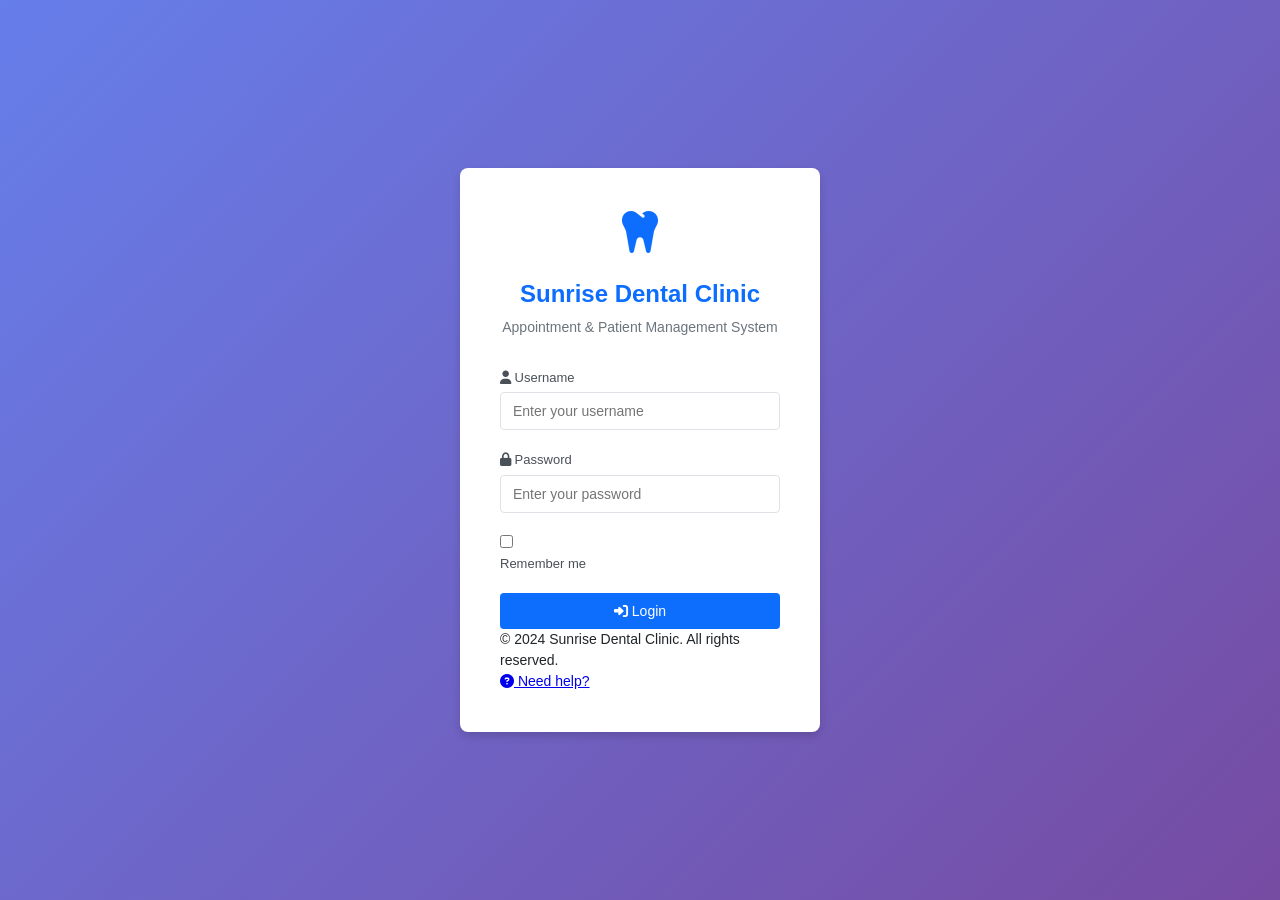
==== src/main/webapp/appointment-details.html @ 08a513c2 "UI refine continued - Breakdown complexity issues by introducing separate feature pages" ====
<!DOCTYPE html>
<html lang="en">
<head>
    <meta charset="UTF-8">
    <meta name="viewport" content="width=device-width, initial-scale=1.0">
    <title>Appointment Details - Sunrise Dental Clinic</title>
    <link rel="stylesheet" href="assets/css/style.css">
    <link rel="stylesheet" href="https://cdnjs.cloudflare.com/ajax/libs/font-awesome/6.4.0/css/all.min.css">
</head>
<body>
<div class="app-container">
    <aside class="sidebar">
        <div class="sidebar-header">
            <h2>Sunrise Dental</h2>
            <p>Clinic Management System</p>
        </div>
        <nav class="sidebar-nav">
            <ul id="sidebar-menu"></ul>
        </nav>
        <div class="sidebar-footer">
            <div class="user-info">
                <span class="user-name" id="sidebar-user-name">Loading...</span>
                <span class="user-role" id="sidebar-user-role"></span>
            </div>
            <button id="logout-button" class="btn btn-outline btn-block">
                <i class="fas fa-sign-out-alt"></i> Logout
            </button>
        </div>
    </aside>

    <main class="main-content">
        <div class="page-header">
            <button onclick="history.back()" class="btn btn-outline btn-sm">
                <i class="fas fa-arrow-left"></i> Back
            </button>
            <h1>Appointment Details</h1>
        </div>

        <div id="details-error" class="alert alert-error" style="display: none;"></div>
        <div id="details-success" class="alert alert-success" style="display: none;"></div>

        <div id="appointment-details-container">
            <div class="text-center">Loading...</div>
        </div>
    </main>
</div>

<script src="assets/js/api.js"></script>
<script src="assets/js/auth.js"></script>
<script src="assets/js/appointment-details.js"></script>
</body>
</html>
---- src/main/webapp/assets/css/style.css ----
/* Sunrise Dental Clinic - Modern Professional Theme */
:root {
    --primary: #0d6efd;
    --primary-dark: #0b5ed7;
    --secondary: #6c757d;
    --success: #198754;
    --danger: #dc3545;
    --warning: #ffc107;
    --info: #0dcaf0;
    --light: #f8f9fa;
    --dark: #212529;
    --sidebar-width: 250px;
    --header-height: 60px;
    --border-color: #dee2e6;
    --shadow: 0 2px 4px rgba(0,0,0,0.1);
    --shadow-lg: 0 4px 8px rgba(0,0,0,0.15);
}

* {
    margin: 0;
    padding: 0;
    box-sizing: border-box;
}

body {
    font-family: -apple-system, BlinkMacSystemFont, 'Segoe UI', Roboto, 'Helvetica Neue', Arial, sans-serif;
    font-size: 14px;
    line-height: 1.5;
    color: var(--dark);
    background-color: #f5f6fa;
}

/* Login Page */
.login-page {
    display: flex;
    justify-content: center;
    align-items: center;
    min-height: 100vh;
    background: linear-gradient(135deg, #667eea 0%, #764ba2 100%);
}

.login-container {
    width: 100%;
    max-width: 400px;
    padding: 20px;
}

.login-box {
    background: white;
    border-radius: 8px;
    padding: 40px;
    box-shadow: var(--shadow-lg);
}

.login-header {
    text-align: center;
    margin-bottom: 30px;
}

.login-header h1 {
    color: var(--primary);
    font-size: 24px;
    margin-bottom: 5px;
}

.login-header p {
    color: var(--secondary);
    font-size: 14px;
}

/* App Layout */
.app-container {
    display: flex;
    min-height: 100vh;
}

/* Sidebar */
.sidebar {
    width: var(--sidebar-width);
    background: var(--dark);
    color: white;
    position: fixed;
    height: 100vh;
    left: 0;
    top: 0;
    display: flex;
    flex-direction: column;
}

.sidebar-header {
    padding: 20px;
    border-bottom: 1px solid rgba(255,255,255,0.1);
}

.sidebar-header h2 {
    font-size: 18px;
    margin-bottom: 5px;
}

.sidebar-header p {
    font-size: 12px;
    color: #adb5bd;
}

.sidebar-nav {
    flex: 1;
    padding: 20px 0;
    overflow-y: auto;
}

.sidebar-nav ul {
    list-style: none;
}

.sidebar-nav li {
    margin-bottom: 5px;
}

.sidebar-nav a {
    display: flex;
    align-items: center;
    padding: 12px 20px;
    color: #adb5bd;
    text-decoration: none;
    transition: all 0.3s;
}

.sidebar-nav a:hover {
    background: rgba(255,255,255,0.1);
    color: white;
}

.sidebar-nav a.active {
    background: var(--primary);
    color: white;
}

.sidebar-nav .icon {
    margin-right: 10px;
    width: 20px;
    text-align: center;
}

.sidebar-footer {
    padding: 20px;
    border-top: 1px solid rgba(255,255,255,0.1);
}

.user-info {
    margin-bottom: 15px;
}

.user-name {
    font-weight: 600;
    display: block;
    margin-bottom: 3px;
}

.user-role {
    font-size: 12px;
    color: #adb5bd;
}

/* Main Content */
.main-content {
    margin-left: var(--sidebar-width);
    flex: 1;
    padding: 20px;
    min-height: 100vh;
}

.page-header {
    margin-bottom: 25px;
}

.page-header h1 {
    font-size: 24px;
    margin-bottom: 5px;
}

.page-header p {
    color: var(--secondary);
}

/* Cards */
.card {
    background: white;
    border-radius: 8px;
    padding: 20px;
    margin-bottom: 20px;
    box-shadow: var(--shadow);
}

.card-header {
    margin-bottom: 20px;
    padding-bottom: 15px;
    border-bottom: 1px solid var(--border-color);
}

.card-header h2 {
    font-size: 18px;
    margin-bottom: 5px;
}

.card-header p {
    font-size: 13px;
    color: var(--secondary);
}

/* Stats Grid */
.stats-grid {
    display: grid;
    grid-template-columns: repeat(auto-fit, minmax(200px, 1fr));
    gap: 15px;
    margin-bottom: 25px;
}

.stat-card {
    background: white;
    padding: 20px;
    border-radius: 8px;
    box-shadow: var(--shadow);
    border-left: 4px solid var(--primary);
}

.stat-card.success { border-left-color: var(--success); }
.stat-card.warning { border-left-color: var(--warning); }
.stat-card.danger { border-left-color: var(--danger); }
.stat-card.info { border-left-color: var(--info); }

.stat-card h3 {
    font-size: 24px;
    margin-bottom: 5px;
    color: var(--primary);
}

.stat-card p {
    font-size: 13px;
    color: var(--secondary);
}

/* Forms */
.form-group {
    margin-bottom: 20px;
}

.form-group label {
    display: block;
    margin-bottom: 5px;
    font-weight: 500;
    font-size: 13px;
    color: #495057;
}

.form-control {
    width: 100%;
    padding: 10px 12px;
    border: 1px solid var(--border-color);
    border-radius: 4px;
    font-size: 14px;
    transition: border-color 0.3s, box-shadow 0.3s;
}

.form-control:focus {
    outline: none;
    border-color: var(--primary);
    box-shadow: 0 0 0 3px rgba(13, 110, 253, 0.1);
}

.form-row {
    display: flex;
    gap: 15px;
    margin-bottom: 20px;
}

.form-row .form-group {
    flex: 1;
    margin-bottom: 0;
}

/* Buttons */
.btn {
    display: inline-flex;
    align-items: center;
    padding: 10px 20px;
    border: none;
    border-radius: 4px;
    cursor: pointer;
    font-size: 14px;
    font-weight: 500;
    text-decoration: none;
    transition: all 0.3s;
    gap: 8px;
}

.btn-primary {
    background: var(--primary);
    color: white;
}

.btn-primary:hover {
    background: var(--primary-dark);
    box-shadow: 0 2px 4px rgba(13, 110, 253, 0.3);
}

.btn-secondary {
    background: var(--secondary);
    color: white;
}

.btn-success {
    background: var(--success);
    color: white;
}

.btn-danger {
    background: var(--danger);
    color: white;
}

.btn-outline {
    background: transparent;
    border: 1px solid var(--border-color);
    color: var(--dark);
}

.btn-sm {
    padding: 6px 12px;
    font-size: 12px;
}

.btn-block {
    width: 100%;
    justify-content: center;
}

/* Tables */
.table-responsive {
    overflow-x: auto;
}

.table {
    width: 100%;
    border-collapse: collapse;
}

.table th {
    background: #f8f9fa;
    padding: 12px;
    text-align: left;
    font-weight: 600;
    font-size: 13px;
    color: #495057;
    border-bottom: 2px solid var(--border-color);
}

.table td {
    padding: 12px;
    border-bottom: 1px solid var(--border-color);
    font-size: 14px;
}

.table tbody tr:hover {
    background: #f8f9fa;
}

/* Alerts */
.alert {
    padding: 12px 15px;
    border-radius: 4px;
    margin-bottom: 15px;
    font-size: 14px;
}

.alert-success {
    background: #d1e7dd;
    color: #0f5132;
    border: 1px solid #badbcc;
}

.alert-error {
    background: #f8d7da;
    color: #842029;
    border: 1px solid #f5c2c7;
}

.alert-warning {
    background: #fff3cd;
    color: #664d03;
    border: 1px solid #ffecb5;
}

/* Tabs */
.tabs {
    display: flex;
    gap: 0;
    margin-bottom: 20px;
    border-bottom: 2px solid var(--border-color);
}

.tab-btn {
    padding: 10px 20px;
    background: none;
    border: none;
    cursor: pointer;
    font-size: 14px;
    font-weight: 500;
    color: var(--secondary);
    border-bottom: 2px solid transparent;
    margin-bottom: -2px;
    transition: all 0.3s;
}

.tab-btn.active {
    color: var(--primary);
    border-bottom-color: var(--primary);
}

.tab-content {
    display: none;
}

.tab-content.active {
    display: block;
}

/* Badges */
.status-badge {
    padding: 4px 8px;
    border-radius: 4px;
    font-size: 12px;
    font-weight: 500;
}

.status-scheduled { background: #cfe2ff; color: #084298; }
.status-completed { background: #d1e7dd; color: #0f5132; }
.status-cancelled { background: #f8d7da; color: #842029; }
.status-no_show { background: #fff3cd; color: #664d03; }

/* Search Box */
.search-box {
    display: flex;
    gap: 10px;
    margin-bottom: 20px;
}

.search-box .form-control {
    flex: 1;
}

/* Modal */
.modal {
    display: none;
    position: fixed;
    z-index: 1000;
    left: 0;
    top: 0;
    width: 100%;
    height: 100%;
    background: rgba(0,0,0,0.5);
}

.modal-content {
    background: white;
    margin: 5% auto;
    padding: 30px;
    border-radius: 8px;
    width: 90%;
    max-width: 500px;
    box-shadow: var(--shadow-lg);
}

.modal-header {
    margin-bottom: 20px;
}

.modal-header h2 {
    font-size: 20px;
    margin-bottom: 5px;
}

.modal-close {
    float: right;
    cursor: pointer;
    font-size: 24px;
    color: var(--secondary);
}

/* Login Logo */
.login-logo {
    margin-bottom: 20px;
}

.login-logo i {
    display: inline-block;
}

/* Spinner */
.spinner {
    display: inline-flex;
    align-items: center;
    gap: 8px;
}

/* Chart Containers */
.chart-container {
    margin-bottom: 30px;
    padding: 20px;
    background: #f8f9fa;
    border-radius: 8px;
}

/* Status Bar Charts */
.status-chart {
    display: flex;
    flex-direction: column;
    gap: 15px;
}

.status-bar {
    margin-bottom: 10px;
}

.status-label {
    display: flex;
    justify-content: space-between;
    margin-bottom: 5px;
    font-size: 13px;
    color: #495057;
}

.progress-bar {
    height: 8px;
    background: #e9ecef;
    border-radius: 4px;
    overflow: hidden;
}

.progress-fill {
    height: 100%;
    background: #0d6efd;
    border-radius: 4px;
    transition: width 0.3s;
}

/* Dentist Chart */
.dentist-chart {
    display: flex;
    flex-direction: column;
    gap: 15px;
}

.dentist-bar {
    margin-bottom: 10px;
}

.dentist-label {
    display: flex;
    justify-content: space-between;
    margin-bottom: 5px;
    font-size: 13px;
    color: #495057;
}

/* Bill Preview */
.bill-preview {
    background: #fafafa;
    border: 1px solid #dee2e6;
    border-radius: 8px;
    padding: 30px;
    margin-top: 20px;
}

.bill-header {
    text-align: center;
    margin-bottom: 20px;
    padding-bottom: 20px;
    border-bottom: 2px solid #0d6efd;
}

.bill-header h2 {
    color: #0d6efd;
    margin-bottom: 10px;
}

.bill-header p {
    color: #6c757d;
    font-size: 14px;
    margin: 3px 0;
}

.bill-total {
    text-align: right;
    margin: 20px 0;
    padding: 15px;
    background: #e7f1ff;
    border-radius: 8px;
}

.bill-total h3 {
    color: #0d6efd;
    font-size: 20px;
}

.bill-actions {
    display: flex;
    gap: 10px;
    justify-content: flex-end;
    margin-top: 20px;
}

.payment-section {
    margin-top: 20px;
    padding: 20px;
    background: #f0f9ff;
    border-radius: 8px;
    border: 1px solid #bae6fd;
}

/* Quick Actions */
.action-grid {
    display: grid;
    grid-template-columns: repeat(auto-fit, minmax(250px, 1fr));
    gap: 20px;
}

.action-card {
    display: block;
    background: #f8f9fa;
    padding: 25px;
    border-radius: 8px;
    text-decoration: none;
    color: #212529;
    border: 1px solid #dee2e6;
    transition: all 0.3s;
}

.action-card:hover {
    transform: translateY(-3px);
    box-shadow: 0 4px 8px rgba(0,0,0,0.1);
    border-color: #0d6efd;
}

.action-icon {
    font-size: 32px;
    color: #0d6efd;
    margin-bottom: 15px;
}

.action-card h3 {
    color: #0d6efd;
    margin-bottom: 10px;
}

.action-card p {
    color: #6c757d;
    font-size: 13px;
}

/* Help Topics */
.help-topics {
    display: grid;
    gap: 20px;
}

.help-steps {
    padding-left: 25px;
    color: #495057;
}

.help-steps li {
    margin-bottom: 10px;
}

.help-steps ul {
    margin-top: 5px;
    padding-left: 20px;
}

/* Error Page */
.error-container {
    display: flex;
    justify-content: center;
    align-items: center;
    min-height: 100vh;
    background: #f5f6fa;
}

.error-box {
    text-align: center;
    padding: 40px;
    background: white;
    border-radius: 8px;
    box-shadow: 0 4px 8px rgba(0,0,0,0.15);
    max-width: 500px;
}

.error-icon {
    margin-bottom: 20px;
}

.error-actions {
    display: flex;
    gap: 10px;
    justify-content: center;
    margin-top: 20px;
}

.error-actions .btn {
    text-decoration: none;
}

/* Payment Status Banner */
.payment-banner {
    padding: 15px;
    border-radius: 8px;
    margin-bottom: 20px;
    font-size: 16px;
    display: flex;
    align-items: center;
    gap: 10px;
}

.payment-banner-paid {
    background: #d1e7dd;
    color: #0f5132;
    border: 1px solid #badbcc;
}

.payment-banner-pending {
    background: #fff3cd;
    color: #664d03;
    border: 1px solid #ffecb5;
}

.payment-banner-partial {
    background: #cff4fc;
    color: #055160;
    border: 1px solid #b6effb;
}

.payment-banner i {
    font-size: 24px;
}
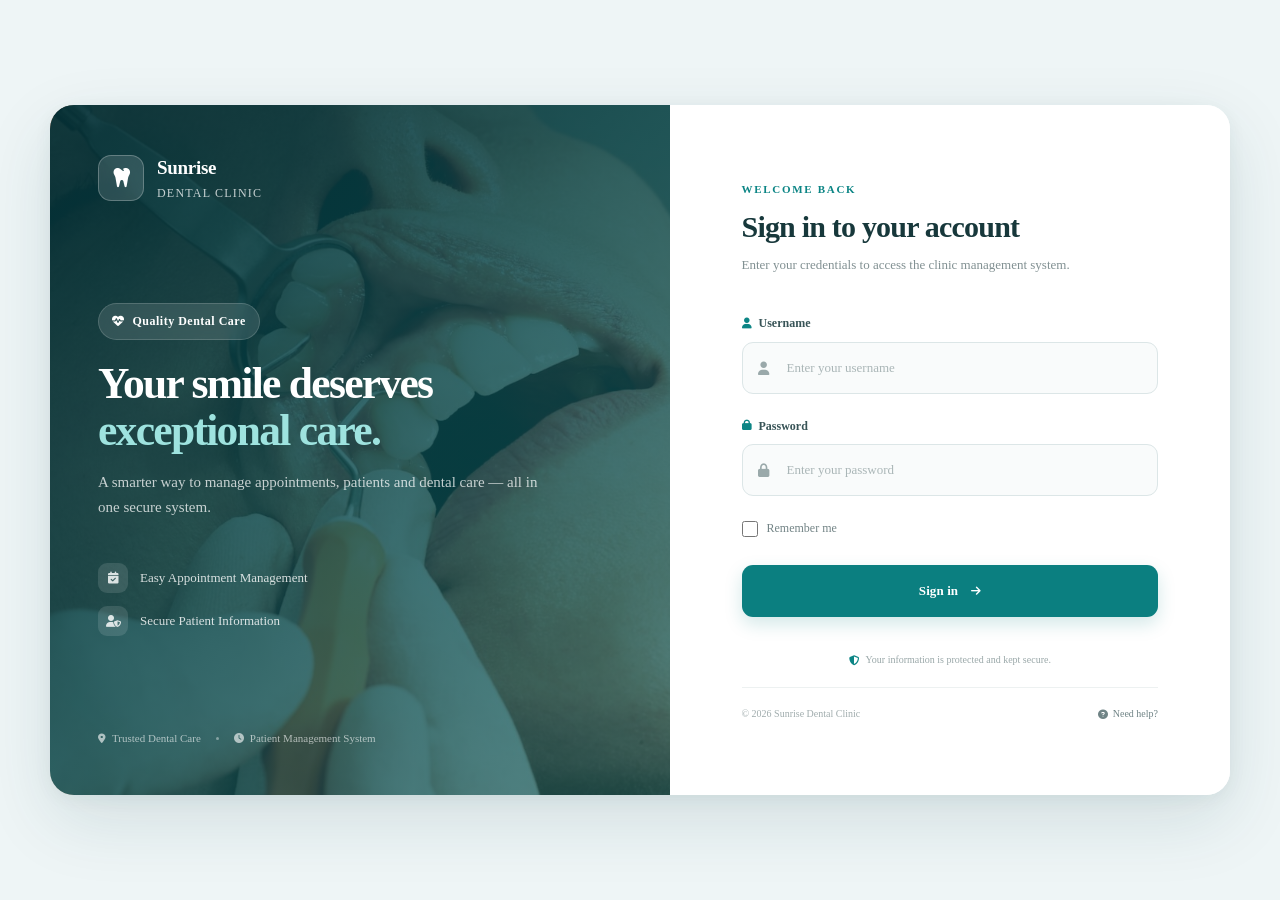
==== commit 61728f45: "Minor bug fixes and UI enhancement" ====
--- a/src/main/webapp/appointment-details.html
+++ b/src/main/webapp/appointment-details.html
@@ -5,7 +5,7 @@
     <meta name="viewport" content="width=device-width, initial-scale=1.0">
     <title>Appointment Details - Sunrise Dental Clinic</title>
     <link rel="stylesheet" href="assets/css/style.css">
-    <link rel="stylesheet" href="https://cdnjs.cloudflare.com/ajax/libs/font-awesome/6.4.0/css/all.min.css">
+    <link rel="stylesheet" href="assets/vendor/fontawesome/css/all.min.css">
 </head>
 <body>
 <div class="app-container">
--- a/src/main/webapp/assets/css/style.css
+++ b/src/main/webapp/assets/css/style.css
@@ -1,19 +1,57 @@
-/* Sunrise Dental Clinic - Modern Professional Theme */
+/* =========================================================
+   SUNRISE DENTAL CLINIC — SHARED APPLICATION THEME
+   Visual refresh only — every selector below matches an
+   existing class/id already used in the HTML/JS. No class
+   names were added, removed, or renamed.
+   ========================================================= */
+
 :root {
-    --primary: #0d6efd;
-    --primary-dark: #0b5ed7;
-    --secondary: #6c757d;
-    --success: #198754;
-    --danger: #dc3545;
-    --warning: #ffc107;
-    --info: #0dcaf0;
-    --light: #f8f9fa;
-    --dark: #212529;
-    --sidebar-width: 250px;
+    /* Brand (matched to login.css) */
+    --primary: #0c8585;
+    --primary-hover: #0a6f6f;
+    --primary-dark: #17383b;
+    --primary-darker: #0d2b2d;
+    --primary-tint: #e7f5f5;
+    --primary-tint-strong: #d5edec;
+    --accent: #9ee3df;
+
+    /* Semantic colors */
+    --secondary: #5c7376;
+    --secondary-hover: #4a5e60;
+    --success: #1a8a5f;
+    --success-tint: #e4f6ef;
+    --danger: #d64550;
+    --danger-tint: #fcebec;
+    --warning: #b8790a;
+    --warning-tint: #fdf3de;
+    --info: #1590b0;
+    --info-tint: #e6f5fa;
+
+    /* Neutrals */
+    --light: #f7fafa;
+    --dark: #1c3335;
+    --surface: #ffffff;
+    --bg: #eef3f4;
+    --border-color: #dfe8e9;
+    --border-color-soft: #ecf2f2;
+    --text-muted: #6f8385;
+    --text-faint: #9aabac;
+
+    /* Layout */
+    --sidebar-width: 264px;
     --header-height: 60px;
-    --border-color: #dee2e6;
-    --shadow: 0 2px 4px rgba(0,0,0,0.1);
-    --shadow-lg: 0 4px 8px rgba(0,0,0,0.15);
+
+    /* Radii */
+    --radius-sm: 8px;
+    --radius: 12px;
+    --radius-lg: 18px;
+
+    /* Shadows */
+    --shadow-sm: 0 1px 2px rgba(19, 46, 49, 0.06);
+    --shadow: 0 8px 24px rgba(19, 46, 49, 0.08);
+    --shadow-lg: 0 20px 48px rgba(19, 46, 49, 0.14);
+
+    --transition: 0.2s ease;
 }
 
 * {
@@ -25,59 +63,31 @@
 body {
     font-family: -apple-system, BlinkMacSystemFont, 'Segoe UI', Roboto, 'Helvetica Neue', Arial, sans-serif;
     font-size: 14px;
-    line-height: 1.5;
+    line-height: 1.55;
     color: var(--dark);
-    background-color: #f5f6fa;
-}
-
-/* Login Page */
-.login-page {
-    display: flex;
-    justify-content: center;
-    align-items: center;
+    background-color: var(--bg);
+}
+
+h1, h2, h3 {
+    color: var(--primary-dark);
+}
+
+/* =========================================================
+   APP LAYOUT
+   ========================================================= */
+
+.app-container {
+    display: flex;
     min-height: 100vh;
-    background: linear-gradient(135deg, #667eea 0%, #764ba2 100%);
-}
-
-.login-container {
-    width: 100%;
-    max-width: 400px;
-    padding: 20px;
-}
-
-.login-box {
-    background: white;
-    border-radius: 8px;
-    padding: 40px;
-    box-shadow: var(--shadow-lg);
-}
-
-.login-header {
-    text-align: center;
-    margin-bottom: 30px;
-}
-
-.login-header h1 {
-    color: var(--primary);
-    font-size: 24px;
-    margin-bottom: 5px;
-}
-
-.login-header p {
-    color: var(--secondary);
-    font-size: 14px;
-}
-
-/* App Layout */
-.app-container {
-    display: flex;
-    min-height: 100vh;
-}
-
-/* Sidebar */
+}
+
+/* =========================================================
+   SIDEBAR
+   ========================================================= */
+
 .sidebar {
     width: var(--sidebar-width);
-    background: var(--dark);
+    background: linear-gradient(190deg, #0c2f31 0%, #113f42 55%, #0f4547 100%);
     color: white;
     position: fixed;
     height: 100vh;
@@ -85,27 +95,54 @@
     top: 0;
     display: flex;
     flex-direction: column;
+    box-shadow: 4px 0 24px rgba(9, 30, 32, 0.18);
+    z-index: 10;
 }
 
 .sidebar-header {
-    padding: 20px;
-    border-bottom: 1px solid rgba(255,255,255,0.1);
+    position: relative;
+    padding: 26px 22px 22px;
+    border-bottom: 1px solid rgba(255, 255, 255, 0.1);
+}
+
+.sidebar-header::before {
+    content: "\f5c9";
+    font-family: "Font Awesome 7 Free";
+    font-weight: 900;
+    display: inline-flex;
+    align-items: center;
+    justify-content: center;
+    width: 38px;
+    height: 38px;
+    margin-bottom: 12px;
+    border-radius: 11px;
+    background: rgba(255, 255, 255, 0.12);
+    border: 1px solid rgba(255, 255, 255, 0.16);
+    font-size: 17px;
+    color: var(--accent);
 }
 
 .sidebar-header h2 {
-    font-size: 18px;
-    margin-bottom: 5px;
+    font-size: 17px;
+    font-weight: 700;
+    letter-spacing: -0.2px;
+    color: #ffffff;
+    margin-bottom: 4px;
 }
 
 .sidebar-header p {
-    font-size: 12px;
-    color: #adb5bd;
+    font-size: 11.5px;
+    font-weight: 500;
+    letter-spacing: 0.3px;
+    color: rgba(255, 255, 255, 0.55);
+    text-transform: uppercase;
 }
 
 .sidebar-nav {
     flex: 1;
-    padding: 20px 0;
+    padding: 18px 14px;
     overflow-y: auto;
+    scrollbar-width: thin;
 }
 
 .sidebar-nav ul {
@@ -113,163 +150,276 @@
 }
 
 .sidebar-nav li {
-    margin-bottom: 5px;
+    margin-bottom: 4px;
 }
 
 .sidebar-nav a {
     display: flex;
     align-items: center;
-    padding: 12px 20px;
-    color: #adb5bd;
+    padding: 11px 14px;
+    border-radius: 10px;
+    color: rgba(255, 255, 255, 0.68);
     text-decoration: none;
-    transition: all 0.3s;
+    font-size: 13.5px;
+    font-weight: 500;
+    transition: background var(--transition), color var(--transition);
 }
 
 .sidebar-nav a:hover {
-    background: rgba(255,255,255,0.1);
-    color: white;
+    background: rgba(255, 255, 255, 0.08);
+    color: #ffffff;
 }
 
 .sidebar-nav a.active {
-    background: var(--primary);
-    color: white;
+    background: rgba(158, 227, 223, 0.14);
+    color: #ffffff;
+    box-shadow: inset 3px 0 0 var(--accent);
+}
+
+.sidebar-nav a.active .icon {
+    background: var(--accent);
+    color: var(--primary-darker);
 }
 
 .sidebar-nav .icon {
-    margin-right: 10px;
-    width: 20px;
-    text-align: center;
+    margin-right: 12px;
+    width: 28px;
+    height: 28px;
+    flex-shrink: 0;
+    display: inline-flex;
+    align-items: center;
+    justify-content: center;
+    border-radius: 8px;
+    background: rgba(255, 255, 255, 0.08);
+    font-size: 12px;
+    transition: background var(--transition), color var(--transition);
 }
 
 .sidebar-footer {
-    padding: 20px;
-    border-top: 1px solid rgba(255,255,255,0.1);
+    padding: 18px 20px 22px;
+    border-top: 1px solid rgba(255, 255, 255, 0.1);
 }
 
 .user-info {
-    margin-bottom: 15px;
+    margin-bottom: 14px;
+    padding: 12px 14px;
+    border-radius: var(--radius-sm);
+    background: rgba(255, 255, 255, 0.06);
+    border: 1px solid rgba(255, 255, 255, 0.08);
 }
 
 .user-name {
     font-weight: 600;
+    font-size: 13px;
     display: block;
     margin-bottom: 3px;
+    color: #ffffff;
 }
 
 .user-role {
-    font-size: 12px;
-    color: #adb5bd;
-}
-
-/* Main Content */
+    font-size: 11px;
+    font-weight: 600;
+    letter-spacing: 0.4px;
+    text-transform: uppercase;
+    color: var(--accent);
+}
+
+/* =========================================================
+   MAIN CONTENT
+   ========================================================= */
+
 .main-content {
     margin-left: var(--sidebar-width);
     flex: 1;
-    padding: 20px;
+    padding: 30px 36px 50px;
     min-height: 100vh;
+    max-width: 1560px;
 }
 
 .page-header {
-    margin-bottom: 25px;
+    margin-bottom: 28px;
+    display: flex;
+    flex-direction: column;
+    gap: 4px;
 }
 
 .page-header h1 {
-    font-size: 24px;
-    margin-bottom: 5px;
+    font-size: 25px;
+    font-weight: 700;
+    letter-spacing: -0.4px;
+    margin-bottom: 2px;
 }
 
 .page-header p {
-    color: var(--secondary);
-}
-
-/* Cards */
+    color: var(--text-muted);
+    font-size: 13.5px;
+}
+
+/* Back button used inline on detail pages sits above the h1 */
+.page-header .btn {
+    align-self: flex-start;
+    margin-bottom: 6px;
+}
+
+/* =========================================================
+   CARDS
+   ========================================================= */
+
 .card {
-    background: white;
-    border-radius: 8px;
-    padding: 20px;
-    margin-bottom: 20px;
+    background: var(--surface);
+    border-radius: var(--radius-lg);
+    padding: 26px 28px;
+    margin-bottom: 22px;
+    border: 1px solid var(--border-color-soft);
     box-shadow: var(--shadow);
 }
 
 .card-header {
-    margin-bottom: 20px;
-    padding-bottom: 15px;
-    border-bottom: 1px solid var(--border-color);
+    margin-bottom: 22px;
+    padding-bottom: 16px;
+    border-bottom: 1px solid var(--border-color-soft);
 }
 
 .card-header h2 {
-    font-size: 18px;
-    margin-bottom: 5px;
+    font-size: 17px;
+    font-weight: 700;
+    letter-spacing: -0.2px;
+    margin-bottom: 4px;
 }
 
 .card-header p {
-    font-size: 13px;
-    color: var(--secondary);
-}
-
-/* Stats Grid */
+    font-size: 12.5px;
+    color: var(--text-muted);
+}
+
+/* =========================================================
+   STATS GRID
+   ========================================================= */
+
 .stats-grid {
     display: grid;
-    grid-template-columns: repeat(auto-fit, minmax(200px, 1fr));
-    gap: 15px;
-    margin-bottom: 25px;
+    grid-template-columns: repeat(auto-fit, minmax(215px, 1fr));
+    gap: 18px;
+    margin-bottom: 26px;
 }
 
 .stat-card {
-    background: white;
-    padding: 20px;
+    background: var(--surface);
+    padding: 22px 22px 20px;
+    border-radius: var(--radius-lg);
+    border: 1px solid var(--border-color-soft);
+    box-shadow: var(--shadow);
+    border-top: 3px solid var(--primary);
+    transition: transform var(--transition), box-shadow var(--transition);
+}
+
+.stat-card:hover {
+    transform: translateY(-2px);
+    box-shadow: var(--shadow-lg);
+}
+
+.stat-card.success { border-top-color: var(--success); }
+.stat-card.warning { border-top-color: var(--warning); }
+.stat-card.danger  { border-top-color: var(--danger); }
+.stat-card.info    { border-top-color: var(--info); }
+
+.stat-card h3 {
+    font-size: 26px;
+    font-weight: 700;
+    letter-spacing: -0.5px;
+    margin-bottom: 10px;
+    color: var(--primary-dark);
+}
+
+.stat-card p {
+    display: flex;
+    align-items: center;
+    gap: 9px;
+    font-size: 12.5px;
+    font-weight: 600;
+    color: var(--text-muted);
+}
+
+.stat-card p i {
+    display: inline-flex;
+    align-items: center;
+    justify-content: center;
+    width: 26px;
+    height: 26px;
     border-radius: 8px;
-    box-shadow: var(--shadow);
-    border-left: 4px solid var(--primary);
-}
-
-.stat-card.success { border-left-color: var(--success); }
-.stat-card.warning { border-left-color: var(--warning); }
-.stat-card.danger { border-left-color: var(--danger); }
-.stat-card.info { border-left-color: var(--info); }
-
-.stat-card h3 {
-    font-size: 24px;
-    margin-bottom: 5px;
+    background: var(--primary-tint);
     color: var(--primary);
-}
-
-.stat-card p {
-    font-size: 13px;
-    color: var(--secondary);
-}
-
-/* Forms */
+    font-size: 11px;
+}
+
+.stat-card.success p i { background: var(--success-tint); color: var(--success); }
+.stat-card.warning p i { background: var(--warning-tint); color: var(--warning); }
+.stat-card.danger  p i { background: var(--danger-tint);  color: var(--danger); }
+.stat-card.info    p i { background: var(--info-tint);    color: var(--info); }
+
+/* =========================================================
+   FORMS
+   ========================================================= */
+
 .form-group {
     margin-bottom: 20px;
 }
 
 .form-group label {
     display: block;
-    margin-bottom: 5px;
-    font-weight: 500;
-    font-size: 13px;
-    color: #495057;
+    margin-bottom: 7px;
+    font-weight: 600;
+    font-size: 12.5px;
+    color: var(--primary-dark);
 }
 
 .form-control {
     width: 100%;
-    padding: 10px 12px;
+    padding: 11px 14px;
     border: 1px solid var(--border-color);
-    border-radius: 4px;
-    font-size: 14px;
-    transition: border-color 0.3s, box-shadow 0.3s;
+    border-radius: 10px;
+    background: #fbfdfd;
+    font-family: inherit;
+    font-size: 13.5px;
+    color: var(--dark);
+    transition: border-color var(--transition), box-shadow var(--transition), background var(--transition);
+}
+
+.form-control:hover {
+    border-color: #c7d7d8;
+}
+
+.form-control::placeholder {
+    color: var(--text-faint);
 }
 
 .form-control:focus {
     outline: none;
     border-color: var(--primary);
-    box-shadow: 0 0 0 3px rgba(13, 110, 253, 0.1);
+    background: var(--surface);
+    box-shadow: 0 0 0 4px rgba(12, 133, 133, 0.1);
+}
+
+.form-control.is-invalid {
+    border-color: var(--danger);
+    background: var(--danger-tint);
+}
+
+.form-control.is-invalid:focus {
+    box-shadow: 0 0 0 4px rgba(214, 69, 80, 0.12);
+}
+
+.field-error {
+    display: block;
+    margin-top: 6px;
+    color: var(--danger);
+    font-size: 12px;
+    font-weight: 500;
 }
 
 .form-row {
     display: flex;
-    gap: 15px;
+    gap: 18px;
     margin-bottom: 20px;
 }
 
@@ -278,54 +428,109 @@
     margin-bottom: 0;
 }
 
-/* Buttons */
+/* =========================================================
+   BUTTONS
+   ========================================================= */
+
 .btn {
     display: inline-flex;
     align-items: center;
+    justify-content: center;
     padding: 10px 20px;
     border: none;
-    border-radius: 4px;
+    border-radius: 10px;
     cursor: pointer;
-    font-size: 14px;
-    font-weight: 500;
+    font-family: inherit;
+    font-size: 13px;
+    font-weight: 600;
+    letter-spacing: 0.1px;
     text-decoration: none;
-    transition: all 0.3s;
+    transition: background var(--transition), box-shadow var(--transition), transform var(--transition), color var(--transition), border-color var(--transition);
     gap: 8px;
+    white-space: nowrap;
+}
+
+.btn:active {
+    transform: translateY(1px);
 }
 
 .btn-primary {
     background: var(--primary);
-    color: white;
+    color: #ffffff;
+    box-shadow: 0 4px 12px rgba(12, 133, 133, 0.22);
 }
 
 .btn-primary:hover {
-    background: var(--primary-dark);
-    box-shadow: 0 2px 4px rgba(13, 110, 253, 0.3);
+    background: var(--primary-hover);
+    box-shadow: 0 6px 16px rgba(12, 133, 133, 0.28);
 }
 
 .btn-secondary {
     background: var(--secondary);
-    color: white;
+    color: #ffffff;
+}
+
+.btn-secondary:hover {
+    background: var(--secondary-hover);
 }
 
 .btn-success {
     background: var(--success);
-    color: white;
+    color: #ffffff;
+}
+
+.btn-success:hover {
+    background: #146e4a;
 }
 
 .btn-danger {
     background: var(--danger);
-    color: white;
+    color: #ffffff;
+}
+
+.btn-danger:hover {
+    background: #bd3740;
 }
 
 .btn-outline {
     background: transparent;
+    border: 1px solid rgba(255, 255, 255, 0.35);
+    color: var(--dark);
+}
+
+.btn-outline:hover {
+    background: rgba(255, 255, 255, 0.08);
+}
+
+/* Outline button sits on the dark sidebar footer in this app,
+   so it needs to read clearly against that background. */
+.sidebar-footer .btn-outline {
+    border-color: rgba(255, 255, 255, 0.22);
+    color: #ffffff;
+}
+
+.sidebar-footer .btn-outline:hover {
+    background: rgba(255, 255, 255, 0.12);
+    border-color: rgba(255, 255, 255, 0.35);
+}
+
+/* Outline button used on light backgrounds (e.g. page-header back button) */
+.page-header .btn-outline,
+.error-actions .btn-outline {
     border: 1px solid var(--border-color);
-    color: var(--dark);
+    color: var(--text-muted);
+    background: var(--surface);
+}
+
+.page-header .btn-outline:hover,
+.error-actions .btn-outline:hover {
+    border-color: var(--primary);
+    color: var(--primary);
+    background: var(--primary-tint);
 }
 
 .btn-sm {
-    padding: 6px 12px;
+    padding: 7px 14px;
     font-size: 12px;
 }
 
@@ -334,9 +539,14 @@
     justify-content: center;
 }
 
-/* Tables */
+/* =========================================================
+   TABLES
+   ========================================================= */
+
 .table-responsive {
     overflow-x: auto;
+    border: 1px solid var(--border-color-soft);
+    border-radius: var(--radius);
 }
 
 .table {
@@ -345,75 +555,127 @@
 }
 
 .table th {
-    background: #f8f9fa;
-    padding: 12px;
+    background: var(--light);
+    padding: 13px 16px;
     text-align: left;
-    font-weight: 600;
+    font-weight: 700;
+    font-size: 11.5px;
+    letter-spacing: 0.4px;
+    text-transform: uppercase;
+    color: var(--text-muted);
+    border-bottom: 1px solid var(--border-color);
+    white-space: nowrap;
+}
+
+.table td {
+    padding: 13px 16px;
+    border-bottom: 1px solid var(--border-color-soft);
+    font-size: 13.5px;
+    color: var(--dark);
+}
+
+.table tbody tr:last-child td {
+    border-bottom: none;
+}
+
+.table tbody tr:hover {
+    background: var(--primary-tint);
+}
+
+/* =========================================================
+   ALERTS
+   ========================================================= */
+
+.alert {
+    display: flex;
+    align-items: flex-start;
+    gap: 10px;
+    padding: 13px 16px;
+    border-radius: var(--radius-sm);
+    margin-bottom: 16px;
     font-size: 13px;
-    color: #495057;
-    border-bottom: 2px solid var(--border-color);
-}
-
-.table td {
-    padding: 12px;
-    border-bottom: 1px solid var(--border-color);
+    font-weight: 500;
+    border: 1px solid transparent;
+}
+
+.alert::before {
+    font-family: "Font Awesome 7 Free";
+    font-weight: 900;
     font-size: 14px;
-}
-
-.table tbody tr:hover {
-    background: #f8f9fa;
-}
-
-/* Alerts */
-.alert {
-    padding: 12px 15px;
-    border-radius: 4px;
-    margin-bottom: 15px;
-    font-size: 14px;
+    line-height: 1.4;
+    flex-shrink: 0;
 }
 
 .alert-success {
-    background: #d1e7dd;
-    color: #0f5132;
-    border: 1px solid #badbcc;
+    background: var(--success-tint);
+    color: #0f5f42;
+    border-color: rgba(26, 138, 95, 0.22);
+}
+
+.alert-success::before {
+    content: "\f058";
+    color: var(--success);
 }
 
 .alert-error {
-    background: #f8d7da;
-    color: #842029;
-    border: 1px solid #f5c2c7;
+    background: var(--danger-tint);
+    color: #8f2831;
+    border-color: rgba(214, 69, 80, 0.22);
+}
+
+.alert-error::before {
+    content: "\f06a";
+    color: var(--danger);
 }
 
 .alert-warning {
-    background: #fff3cd;
-    color: #664d03;
-    border: 1px solid #ffecb5;
-}
-
-/* Tabs */
+    background: var(--warning-tint);
+    color: #7a520a;
+    border-color: rgba(184, 121, 10, 0.24);
+}
+
+.alert-warning::before {
+    content: "\f071";
+    color: var(--warning);
+}
+
+/* =========================================================
+   TABS
+   ========================================================= */
+
 .tabs {
     display: flex;
-    gap: 0;
-    margin-bottom: 20px;
-    border-bottom: 2px solid var(--border-color);
+    gap: 6px;
+    margin-bottom: 22px;
+    padding: 6px;
+    background: var(--surface);
+    border: 1px solid var(--border-color-soft);
+    border-radius: var(--radius);
+    box-shadow: var(--shadow-sm);
 }
 
 .tab-btn {
-    padding: 10px 20px;
+    padding: 10px 18px;
     background: none;
     border: none;
+    border-radius: 9px;
     cursor: pointer;
-    font-size: 14px;
-    font-weight: 500;
-    color: var(--secondary);
-    border-bottom: 2px solid transparent;
-    margin-bottom: -2px;
-    transition: all 0.3s;
+    font-family: inherit;
+    font-size: 13px;
+    font-weight: 600;
+    color: var(--text-muted);
+    transition: background var(--transition), color var(--transition);
+}
+
+.tab-btn:hover {
+    color: var(--primary-dark);
+    background: var(--light);
 }
 
 .tab-btn.active {
-    color: var(--primary);
-    border-bottom-color: var(--primary);
+    color: #ffffff;
+    background: var(--primary);
+    box-shadow: 0 4px 10px rgba(12, 133, 133, 0.22);
 }
 
 .tab-content {
@@ -424,20 +686,30 @@
     display: block;
 }
 
-/* Badges */
+/* =========================================================
+   BADGES
+   ========================================================= */
+
 .status-badge {
-    padding: 4px 8px;
-    border-radius: 4px;
-    font-size: 12px;
-    font-weight: 500;
-}
-
-.status-scheduled { background: #cfe2ff; color: #084298; }
-.status-completed { background: #d1e7dd; color: #0f5132; }
-.status-cancelled { background: #f8d7da; color: #842029; }
-.status-no_show { background: #fff3cd; color: #664d03; }
-
-/* Search Box */
+    display: inline-flex;
+    align-items: center;
+    padding: 5px 12px;
+    border-radius: 50px;
+    font-size: 11px;
+    font-weight: 700;
+    letter-spacing: 0.3px;
+    text-transform: uppercase;
+}
+
+.status-scheduled { background: var(--info-tint); color: #0c6f89; }
+.status-completed { background: var(--success-tint); color: #0f5f42; }
+.status-cancelled { background: var(--danger-tint); color: #8f2831; }
+.status-no_show   { background: var(--warning-tint); color: #7a520a; }
+
+/* =========================================================
+   SEARCH BOX
+   ========================================================= */
+
 .search-box {
     display: flex;
     gap: 10px;
@@ -448,7 +720,10 @@
     flex: 1;
 }
 
-/* Modal */
+/* =========================================================
+   MODAL
+   ========================================================= */
+
 .modal {
     display: none;
     position: fixed;
@@ -457,17 +732,18 @@
     top: 0;
     width: 100%;
     height: 100%;
-    background: rgba(0,0,0,0.5);
+    background: rgba(13, 32, 34, 0.55);
 }
 
 .modal-content {
-    background: white;
-    margin: 5% auto;
-    padding: 30px;
-    border-radius: 8px;
+    background: var(--surface);
+    margin: 6% auto;
+    padding: 32px;
+    border-radius: var(--radius-lg);
     width: 90%;
-    max-width: 500px;
+    max-width: 480px;
     box-shadow: var(--shadow-lg);
+    border: 1px solid var(--border-color-soft);
 }
 
 .modal-header {
@@ -475,18 +751,47 @@
 }
 
 .modal-header h2 {
-    font-size: 20px;
+    font-size: 19px;
     margin-bottom: 5px;
+}
+
+.modal-content h2 {
+    font-size: 19px;
+    margin-bottom: 12px;
+    padding-right: 20px;
+}
+
+.modal-content p {
+    margin-bottom: 8px;
+    font-size: 13.5px;
+    color: var(--text-muted);
+}
+
+.modal-content p strong {
+    color: var(--dark);
+}
+
+.modal-content .btn {
+    margin-top: 14px;
 }
 
 .modal-close {
     float: right;
     cursor: pointer;
     font-size: 24px;
-    color: var(--secondary);
-}
-
-/* Login Logo */
+    line-height: 1;
+    color: var(--text-faint);
+    transition: color var(--transition);
+}
+
+.modal-close:hover {
+    color: var(--danger);
+}
+
+/* =========================================================
+   LOGIN LOGO / SPINNER (legacy hooks kept for compatibility)
+   ========================================================= */
+
 .login-logo {
     margin-bottom: 20px;
 }
@@ -495,250 +800,405 @@
     display: inline-block;
 }
 
-/* Spinner */
 .spinner {
     display: inline-flex;
     align-items: center;
     gap: 8px;
 }
 
-/* Chart Containers */
+/* =========================================================
+   CHART CONTAINERS
+   ========================================================= */
+
 .chart-container {
-    margin-bottom: 30px;
-    padding: 20px;
-    background: #f8f9fa;
-    border-radius: 8px;
-}
-
-/* Status Bar Charts */
-.status-chart {
+    margin-bottom: 26px;
+    padding: 20px 22px;
+    background: var(--light);
+    border: 1px solid var(--border-color-soft);
+    border-radius: var(--radius);
+}
+
+.status-chart,
+.dentist-chart {
     display: flex;
     flex-direction: column;
-    gap: 15px;
-}
-
-.status-bar {
-    margin-bottom: 10px;
-}
-
-.status-label {
+    gap: 16px;
+}
+
+.status-bar,
+.dentist-bar {
+    margin-bottom: 0;
+}
+
+.status-label,
+.dentist-label {
     display: flex;
     justify-content: space-between;
-    margin-bottom: 5px;
-    font-size: 13px;
-    color: #495057;
+    margin-bottom: 7px;
+    font-size: 12.5px;
+    font-weight: 600;
+    color: var(--dark);
 }
 
 .progress-bar {
-    height: 8px;
-    background: #e9ecef;
-    border-radius: 4px;
+    height: 9px;
+    background: var(--border-color-soft);
+    border-radius: 50px;
     overflow: hidden;
 }
 
 .progress-fill {
     height: 100%;
-    background: #0d6efd;
-    border-radius: 4px;
-    transition: width 0.3s;
-}
-
-/* Dentist Chart */
-.dentist-chart {
-    display: flex;
-    flex-direction: column;
-    gap: 15px;
-}
-
-.dentist-bar {
-    margin-bottom: 10px;
-}
-
-.dentist-label {
-    display: flex;
-    justify-content: space-between;
-    margin-bottom: 5px;
-    font-size: 13px;
-    color: #495057;
-}
-
-/* Bill Preview */
+    background: var(--primary);
+    border-radius: 50px;
+    transition: width 0.4s ease;
+}
+
+/* =========================================================
+   BILL / RECEIPT PREVIEW
+   ========================================================= */
+
 .bill-preview {
-    background: #fafafa;
-    border: 1px solid #dee2e6;
-    border-radius: 8px;
-    padding: 30px;
-    margin-top: 20px;
+    background: var(--light);
+    border: 1px solid var(--border-color-soft);
+    border-radius: var(--radius);
+    padding: 30px 32px;
+    margin-top: 22px;
 }
 
 .bill-header {
     text-align: center;
-    margin-bottom: 20px;
+    margin-bottom: 22px;
     padding-bottom: 20px;
-    border-bottom: 2px solid #0d6efd;
+    border-bottom: 2px solid var(--primary);
 }
 
 .bill-header h2 {
-    color: #0d6efd;
-    margin-bottom: 10px;
+    color: var(--primary);
+    margin-bottom: 8px;
+    font-size: 19px;
 }
 
 .bill-header p {
-    color: #6c757d;
-    font-size: 14px;
+    color: var(--text-muted);
+    font-size: 13px;
     margin: 3px 0;
 }
 
 .bill-total {
     text-align: right;
-    margin: 20px 0;
-    padding: 15px;
-    background: #e7f1ff;
-    border-radius: 8px;
+    margin: 22px 0;
+    padding: 16px 20px;
+    background: var(--primary-tint);
+    border-radius: var(--radius-sm);
 }
 
 .bill-total h3 {
-    color: #0d6efd;
-    font-size: 20px;
+    color: var(--primary-dark);
+    font-size: 19px;
 }
 
 .bill-actions {
     display: flex;
     gap: 10px;
     justify-content: flex-end;
-    margin-top: 20px;
+    margin-top: 22px;
 }
 
 .payment-section {
-    margin-top: 20px;
-    padding: 20px;
-    background: #f0f9ff;
-    border-radius: 8px;
-    border: 1px solid #bae6fd;
-}
-
-/* Quick Actions */
+    margin-top: 22px;
+    padding: 22px;
+    background: var(--info-tint);
+    border-radius: var(--radius);
+    border: 1px solid rgba(21, 144, 176, 0.18);
+}
+
+.payment-section h3 {
+    margin-bottom: 14px;
+    font-size: 15px;
+    color: var(--primary-dark);
+}
+
+/* =========================================================
+   QUICK ACTIONS
+   ========================================================= */
+
 .action-grid {
     display: grid;
-    grid-template-columns: repeat(auto-fit, minmax(250px, 1fr));
-    gap: 20px;
+    grid-template-columns: repeat(auto-fit, minmax(240px, 1fr));
+    gap: 18px;
 }
 
 .action-card {
     display: block;
-    background: #f8f9fa;
-    padding: 25px;
-    border-radius: 8px;
+    background: var(--surface);
+    padding: 24px 22px;
+    border-radius: var(--radius);
     text-decoration: none;
-    color: #212529;
-    border: 1px solid #dee2e6;
-    transition: all 0.3s;
+    color: var(--dark);
+    border: 1px solid var(--border-color-soft);
+    box-shadow: var(--shadow-sm);
+    transition: transform var(--transition), box-shadow var(--transition), border-color var(--transition);
 }
 
 .action-card:hover {
     transform: translateY(-3px);
-    box-shadow: 0 4px 8px rgba(0,0,0,0.1);
-    border-color: #0d6efd;
+    box-shadow: var(--shadow-lg);
+    border-color: var(--primary);
 }
 
 .action-icon {
-    font-size: 32px;
-    color: #0d6efd;
-    margin-bottom: 15px;
+    display: inline-flex;
+    align-items: center;
+    justify-content: center;
+    width: 48px;
+    height: 48px;
+    margin-bottom: 16px;
+    border-radius: 13px;
+    background: var(--primary-tint);
+    font-size: 20px;
+    color: var(--primary);
 }
 
 .action-card h3 {
-    color: #0d6efd;
-    margin-bottom: 10px;
+    color: var(--primary-dark);
+    margin-bottom: 8px;
+    font-size: 15px;
 }
 
 .action-card p {
-    color: #6c757d;
-    font-size: 13px;
-}
-
-/* Help Topics */
+    color: var(--text-muted);
+    font-size: 12.5px;
+}
+
+/* =========================================================
+   HELP TOPICS
+   ========================================================= */
+
 .help-topics {
     display: grid;
+    grid-template-columns: repeat(auto-fit, minmax(360px, 1fr));
     gap: 20px;
+    align-items: start;
+}
+
+.help-topics .card-header h2 {
+    display: flex;
+    align-items: center;
+    gap: 10px;
 }
 
 .help-steps {
-    padding-left: 25px;
-    color: #495057;
+    padding-left: 22px;
+    color: var(--dark);
+    font-size: 13.5px;
 }
 
 .help-steps li {
-    margin-bottom: 10px;
+    margin-bottom: 11px;
+    line-height: 1.55;
+}
+
+.help-steps li::marker {
+    color: var(--primary);
+    font-weight: 700;
 }
 
 .help-steps ul {
-    margin-top: 5px;
+    margin-top: 7px;
     padding-left: 20px;
 }
 
-/* Error Page */
+.help-steps ul li::marker {
+    color: var(--text-faint);
+}
+
+/* =========================================================
+   ERROR PAGE
+   ========================================================= */
+
 .error-container {
     display: flex;
     justify-content: center;
     align-items: center;
     min-height: 100vh;
-    background: #f5f6fa;
+    background: var(--bg);
+    padding: 20px;
 }
 
 .error-box {
     text-align: center;
-    padding: 40px;
-    background: white;
-    border-radius: 8px;
-    box-shadow: 0 4px 8px rgba(0,0,0,0.15);
-    max-width: 500px;
+    padding: 46px 42px;
+    background: var(--surface);
+    border-radius: var(--radius-lg);
+    box-shadow: var(--shadow-lg);
+    border: 1px solid var(--border-color-soft);
+    max-width: 460px;
+}
+
+.error-box h1 {
+    font-size: 20px;
+    margin-bottom: 10px;
+}
+
+.error-box > p {
+    color: var(--text-muted);
+    font-size: 13.5px;
+    margin-bottom: 6px;
 }
 
 .error-icon {
-    margin-bottom: 20px;
+    margin-bottom: 22px;
+}
+
+.error-icon i {
+    display: inline-flex;
+    align-items: center;
+    justify-content: center;
+    width: 74px;
+    height: 74px;
+    border-radius: 50%;
+    background: var(--warning-tint);
 }
 
 .error-actions {
     display: flex;
     gap: 10px;
     justify-content: center;
-    margin-top: 20px;
+    margin-top: 26px;
+    flex-wrap: wrap;
 }
 
 .error-actions .btn {
     text-decoration: none;
 }
 
-/* Payment Status Banner */
+/* =========================================================
+   PAYMENT STATUS BANNERS
+   ========================================================= */
+
+/* Used on the billing page (JS sets className directly) */
 .payment-banner {
-    padding: 15px;
-    border-radius: 8px;
+    padding: 16px 18px;
+    border-radius: var(--radius-sm);
     margin-bottom: 20px;
-    font-size: 16px;
+    font-size: 15px;
+    display: flex;
+    align-items: center;
+    gap: 12px;
+    border: 1px solid transparent;
+}
+
+.payment-banner-paid {
+    background: var(--success-tint);
+    color: #0f5f42;
+    border-color: rgba(26, 138, 95, 0.2);
+}
+
+.payment-banner-pending {
+    background: var(--warning-tint);
+    color: #7a520a;
+    border-color: rgba(184, 121, 10, 0.22);
+}
+
+.payment-banner-partial {
+    background: var(--info-tint);
+    color: #0c6f89;
+    border-color: rgba(21, 144, 176, 0.2);
+}
+
+.payment-banner i {
+    font-size: 22px;
+}
+
+/* Used on the appointment-details page (different markup, same
+   family of banner — JS builds this one as "payment-status-banner
+   success|warning") */
+.payment-status-banner {
+    padding: 16px 18px;
+    border-radius: var(--radius-sm);
+    margin-bottom: 20px;
+    border: 1px solid transparent;
+}
+
+.payment-status-banner h3 {
     display: flex;
     align-items: center;
     gap: 10px;
-}
-
-.payment-banner-paid {
-    background: #d1e7dd;
-    color: #0f5132;
-    border: 1px solid #badbcc;
-}
-
-.payment-banner-pending {
-    background: #fff3cd;
-    color: #664d03;
-    border: 1px solid #ffecb5;
-}
-
-.payment-banner-partial {
-    background: #cff4fc;
-    color: #055160;
-    border: 1px solid #b6effb;
-}
-
-.payment-banner i {
-    font-size: 24px;
-}+    font-size: 14.5px;
+}
+
+.payment-status-banner.success {
+    background: var(--success-tint);
+    color: #0f5f42;
+    border-color: rgba(26, 138, 95, 0.2);
+}
+
+.payment-status-banner.success h3 { color: #0f5f42; }
+
+.payment-status-banner.warning {
+    background: var(--warning-tint);
+    color: #7a520a;
+    border-color: rgba(184, 121, 10, 0.22);
+}
+
+.payment-status-banner.warning h3 { color: #7a520a; }
+
+/* =========================================================
+   ACTION BUTTONS (appointment-details page)
+   ========================================================= */
+
+.action-buttons {
+    display: flex;
+    gap: 12px;
+    flex-wrap: wrap;
+}
+
+/* =========================================================
+   REDIRECT PAGE (index.html)
+   ========================================================= */
+
+.redirect-container {
+    display: flex;
+    justify-content: center;
+    align-items: center;
+    min-height: 100vh;
+    background: var(--bg);
+}
+
+.redirect-box {
+    text-align: center;
+    padding: 40px 44px;
+    background: var(--surface);
+    border-radius: var(--radius-lg);
+    box-shadow: var(--shadow-lg);
+    border: 1px solid var(--border-color-soft);
+}
+
+.redirect-box h1 {
+    font-size: 19px;
+    margin-bottom: 10px;
+}
+
+.redirect-box p {
+    color: var(--text-muted);
+    font-size: 13.5px;
+    margin-bottom: 4px;
+}
+
+.redirect-box a {
+    color: var(--primary);
+    font-weight: 600;
+}
+
+/* =========================================================
+   GENERIC UTILITIES (already referenced by JS-built markup)
+   ========================================================= */
+
+.text-center {
+    text-align: center;
+}
+
+.text-muted {
+    color: var(--text-muted);
+}
